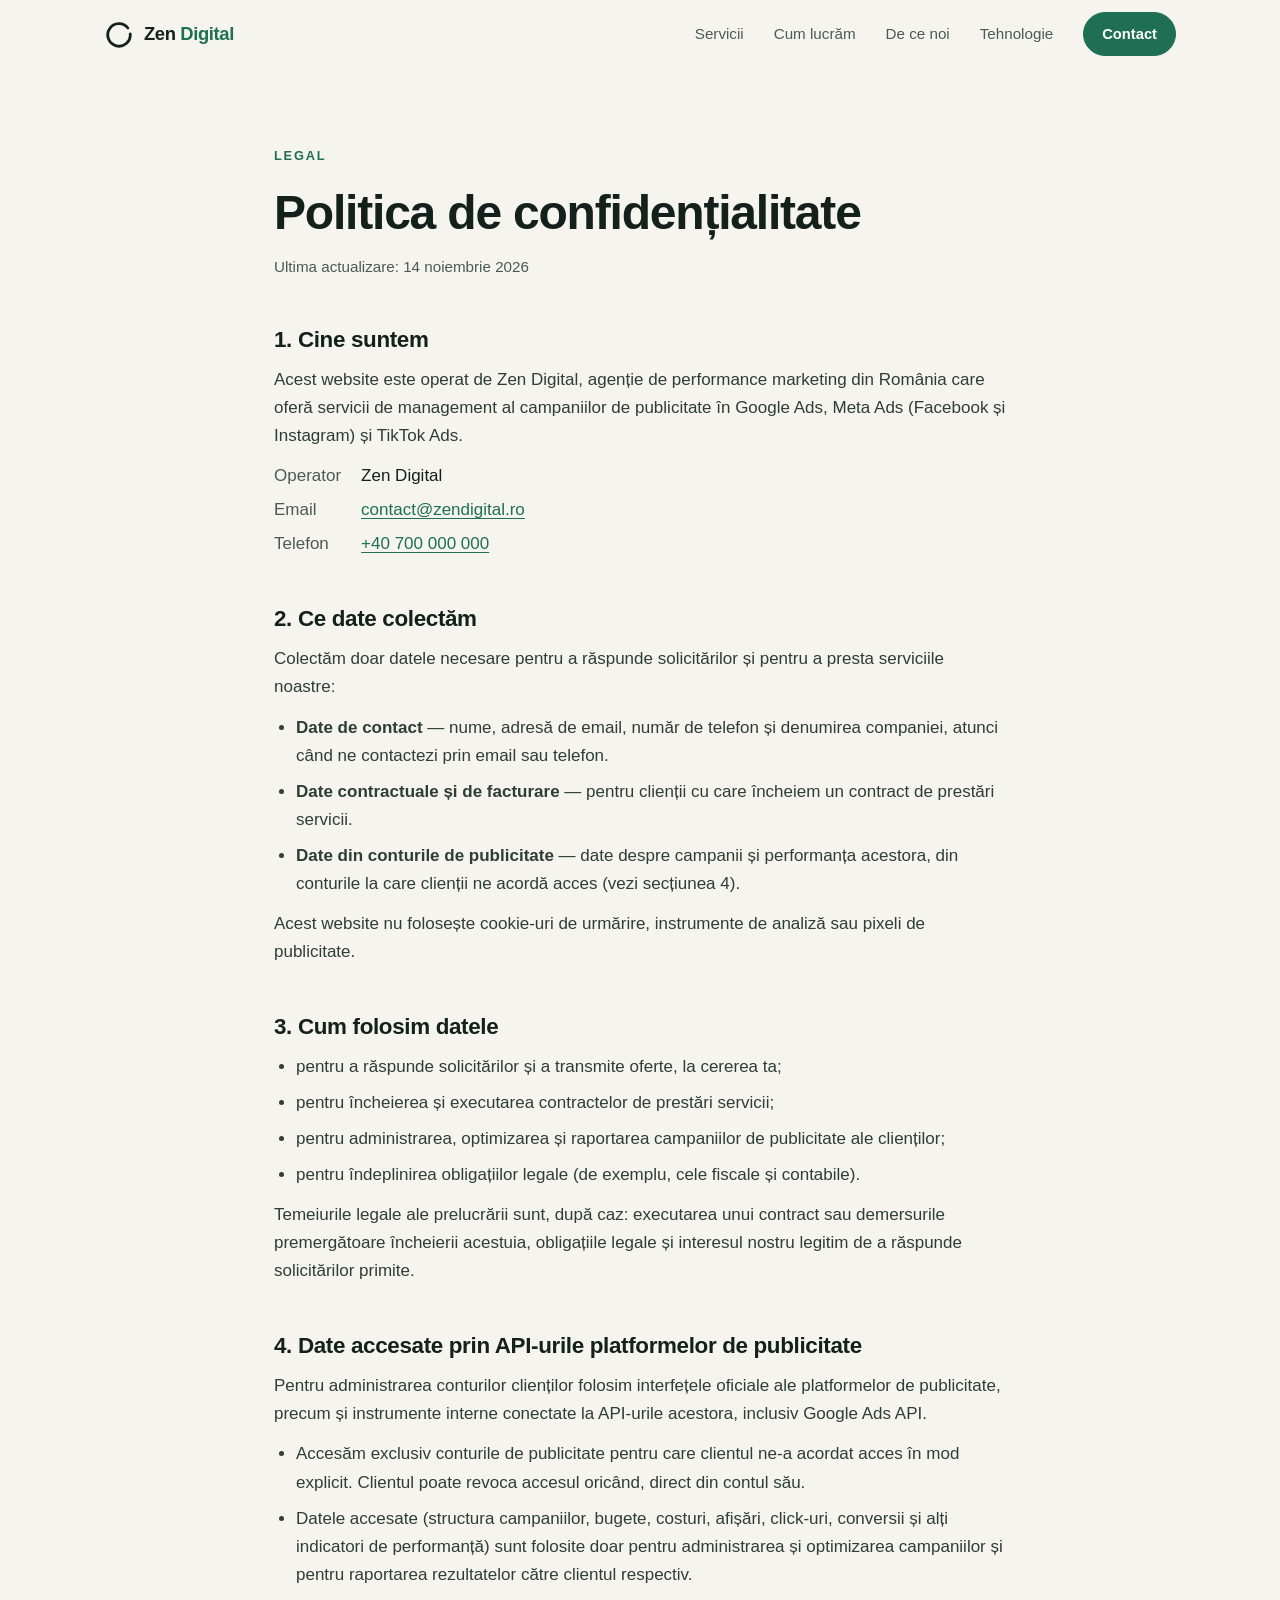
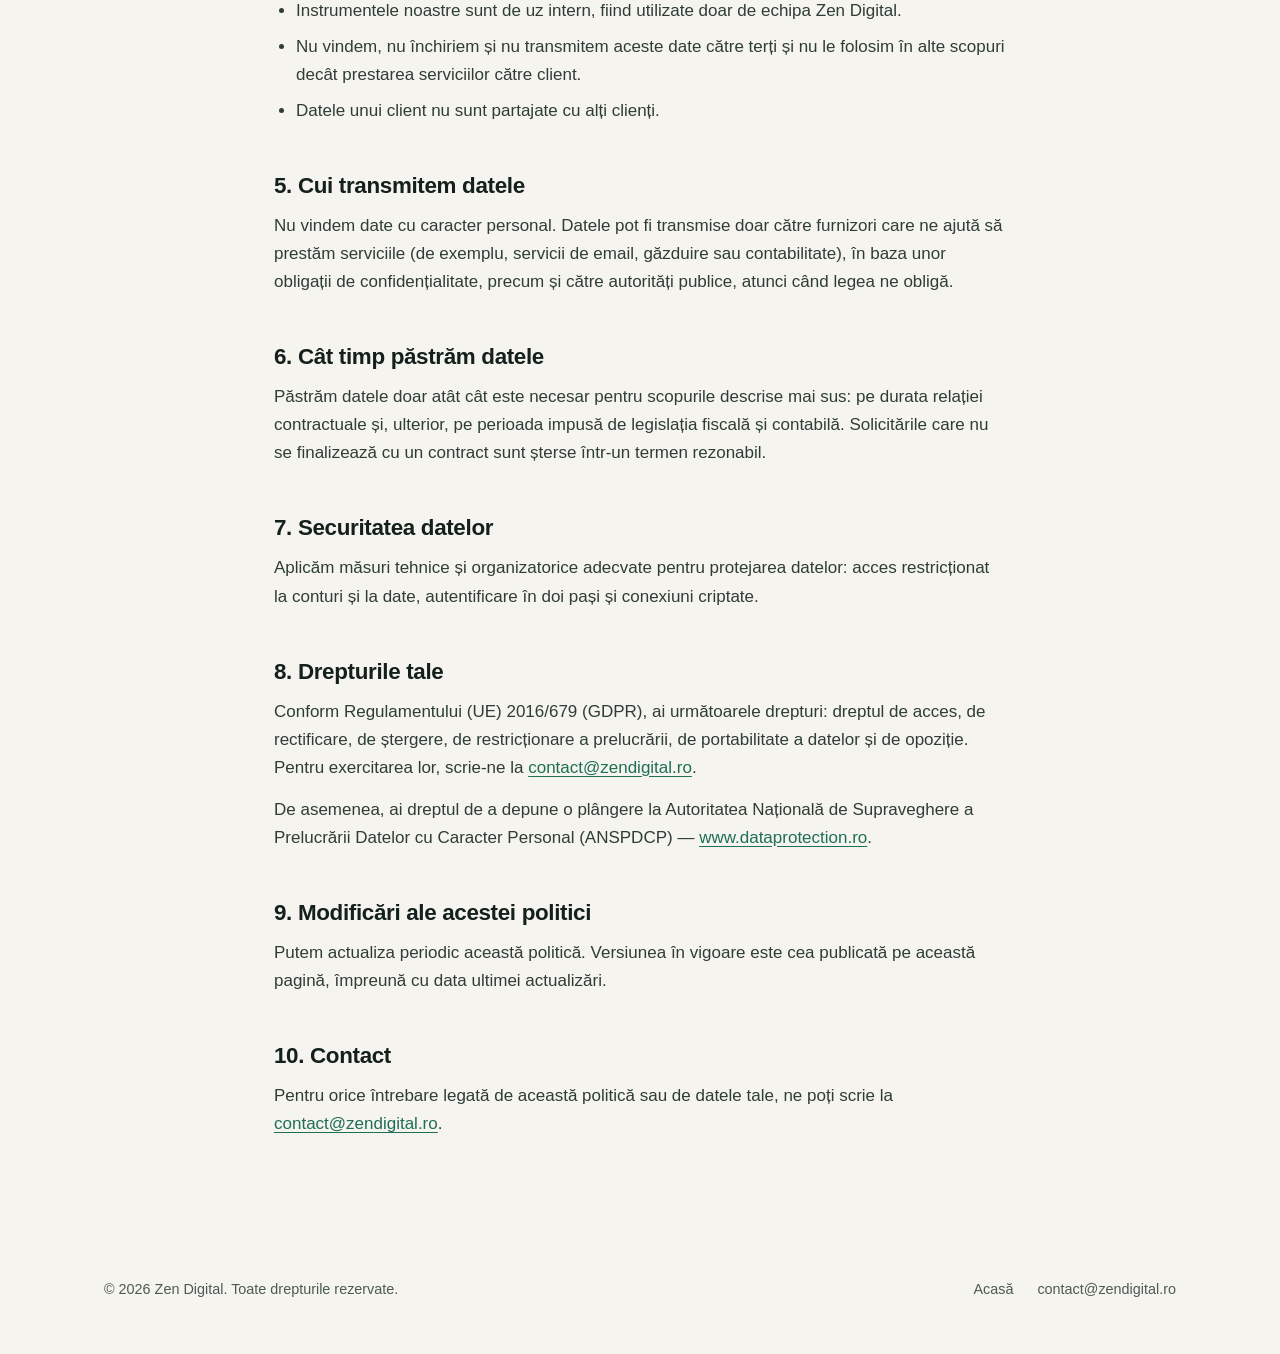
==== politica-de-confidentialitate.html @ 2e322310 "Add Zen Digital agency website Static one-page site in Romanian presenting the performance marketing" ====
<!DOCTYPE html>
<html lang="ro">
<head>
  <meta charset="utf-8">
  <meta name="viewport" content="width=device-width, initial-scale=1">
  <title>Politica de confidențialitate — Zen Digital</title>
  <meta name="description" content="Cum colectează, folosește și protejează Zen Digital datele cu caracter personal și datele din conturile de publicitate ale clienților.">
  <meta name="theme-color" content="#f6f4ef">
  <link rel="icon" href="favicon.svg" type="image/svg+xml">
  <link rel="stylesheet" href="styles.css">
</head>
<body>
  <a class="skip" href="#continut">Sari la conținut</a>

  <header class="header">
    <div class="wrap">
      <a class="logo" href="index.html" aria-label="Zen Digital — acasă">
        <svg viewBox="0 0 32 32" aria-hidden="true"><path d="M25.5 9.6A12 12 0 1 0 28 16" fill="none" stroke="currentColor" stroke-width="3" stroke-linecap="round"/></svg>
        <span>Zen <span>Digital</span></span>
      </a>
      <button class="menu-btn" aria-label="Meniu" aria-expanded="false" aria-controls="nav">
        <svg viewBox="0 0 24 24" fill="none" stroke="currentColor" stroke-width="2" stroke-linecap="round" aria-hidden="true"><path d="M4 7h16M4 12h16M4 17h16"/></svg>
      </button>
      <nav class="nav" id="nav" aria-label="Navigare principală">
        <a href="index.html#servicii">Servicii</a>
        <a href="index.html#proces">Cum lucrăm</a>
        <a href="index.html#principii">De ce noi</a>
        <a href="index.html#tehnologie">Tehnologie</a>
        <a class="btn small" href="index.html#contact">Contact</a>
      </nav>
    </div>
  </header>

  <main id="continut" class="legal">
    <div class="wrap">
      <span class="eyebrow">Legal</span>
      <h1>Politica de confidențialitate</h1>
      <p class="updated">Ultima actualizare: 14 noiembrie 2026</p>

      <h2>1. Cine suntem</h2>
      <p>Acest website este operat de Zen Digital, agenție de performance marketing din România care oferă servicii de management al campaniilor de publicitate în Google Ads, Meta Ads (Facebook și Instagram) și TikTok Ads.</p>
      <dl>
        <dt>Operator</dt><dd>Zen Digital</dd>
        <dt>Email</dt><dd><a href="mailto:contact@zendigital.ro">contact@zendigital.ro</a></dd>
        <dt>Telefon</dt><dd><a href="tel:+40700000000">+40 700 000 000</a></dd>
      </dl>

      <h2>2. Ce date colectăm</h2>
      <p>Colectăm doar datele necesare pentru a răspunde solicitărilor și pentru a presta serviciile noastre:</p>
      <ul>
        <li><strong>Date de contact</strong> — nume, adresă de email, număr de telefon și denumirea companiei, atunci când ne contactezi prin email sau telefon.</li>
        <li><strong>Date contractuale și de facturare</strong> — pentru clienții cu care încheiem un contract de prestări servicii.</li>
        <li><strong>Date din conturile de publicitate</strong> — date despre campanii și performanța acestora, din conturile la care clienții ne acordă acces (vezi secțiunea 4).</li>
      </ul>
      <p>Acest website nu folosește cookie-uri de urmărire, instrumente de analiză sau pixeli de publicitate.</p>

      <h2>3. Cum folosim datele</h2>
      <ul>
        <li>pentru a răspunde solicitărilor și a transmite oferte, la cererea ta;</li>
        <li>pentru încheierea și executarea contractelor de prestări servicii;</li>
        <li>pentru administrarea, optimizarea și raportarea campaniilor de publicitate ale clienților;</li>
        <li>pentru îndeplinirea obligațiilor legale (de exemplu, cele fiscale și contabile).</li>
      </ul>
      <p>Temeiurile legale ale prelucrării sunt, după caz: executarea unui contract sau demersurile premergătoare încheierii acestuia, obligațiile legale și interesul nostru legitim de a răspunde solicitărilor primite.</p>

      <h2>4. Date accesate prin API-urile platformelor de publicitate</h2>
      <p>Pentru administrarea conturilor clienților folosim interfețele oficiale ale platformelor de publicitate, precum și instrumente interne conectate la API-urile acestora, inclusiv Google Ads API.</p>
      <ul>
        <li>Accesăm exclusiv conturile de publicitate pentru care clientul ne-a acordat acces în mod explicit. Clientul poate revoca accesul oricând, direct din contul său.</li>
        <li>Datele accesate (structura campaniilor, bugete, costuri, afișări, click-uri, conversii și alți indicatori de performanță) sunt folosite doar pentru administrarea și optimizarea campaniilor și pentru raportarea rezultatelor către clientul respectiv.</li>
        <li>Instrumentele noastre sunt de uz intern, fiind utilizate doar de echipa Zen Digital.</li>
        <li>Nu vindem, nu închiriem și nu transmitem aceste date către terți și nu le folosim în alte scopuri decât prestarea serviciilor către client.</li>
        <li>Datele unui client nu sunt partajate cu alți clienți.</li>
      </ul>

      <h2>5. Cui transmitem datele</h2>
      <p>Nu vindem date cu caracter personal. Datele pot fi transmise doar către furnizori care ne ajută să prestăm serviciile (de exemplu, servicii de email, găzduire sau contabilitate), în baza unor obligații de confidențialitate, precum și către autorități publice, atunci când legea ne obligă.</p>

      <h2>6. Cât timp păstrăm datele</h2>
      <p>Păstrăm datele doar atât cât este necesar pentru scopurile descrise mai sus: pe durata relației contractuale și, ulterior, pe perioada impusă de legislația fiscală și contabilă. Solicitările care nu se finalizează cu un contract sunt șterse într-un termen rezonabil.</p>

      <h2>7. Securitatea datelor</h2>
      <p>Aplicăm măsuri tehnice și organizatorice adecvate pentru protejarea datelor: acces restricționat la conturi și la date, autentificare în doi pași și conexiuni criptate.</p>

      <h2>8. Drepturile tale</h2>
      <p>Conform Regulamentului (UE) 2016/679 (GDPR), ai următoarele drepturi: dreptul de acces, de rectificare, de ștergere, de restricționare a prelucrării, de portabilitate a datelor și de opoziție. Pentru exercitarea lor, scrie-ne la <a href="mailto:contact@zendigital.ro">contact@zendigital.ro</a>.</p>
      <p>De asemenea, ai dreptul de a depune o plângere la Autoritatea Națională de Supraveghere a Prelucrării Datelor cu Caracter Personal (ANSPDCP) — <a href="https://www.dataprotection.ro" rel="noopener">www.dataprotection.ro</a>.</p>

      <h2>9. Modificări ale acestei politici</h2>
      <p>Putem actualiza periodic această politică. Versiunea în vigoare este cea publicată pe această pagină, împreună cu data ultimei actualizări.</p>

      <h2>10. Contact</h2>
      <p>Pentru orice întrebare legată de această politică sau de datele tale, ne poți scrie la <a href="mailto:contact@zendigital.ro">contact@zendigital.ro</a>.</p>
    </div>
  </main>

  <footer class="footer">
    <div class="wrap">
      <span>© <span id="year">2026</span> Zen Digital. Toate drepturile rezervate.</span>
      <nav aria-label="Legal">
        <a href="index.html">Acasă</a>
        <a href="mailto:contact@zendigital.ro">contact@zendigital.ro</a>
      </nav>
    </div>
  </footer>

  <script src="script.js"></script>
</body>
</html>
---- styles.css ----
:root {
  --paper: #f6f4ef;
  --paper-2: #edeae2;
  --ink: #14201b;
  --ink-soft: #4c5a54;
  --line: #d9d5ca;
  --accent: #1f6f54;
  --accent-dark: #17543f;
  --accent-soft: #dcebe3;
  --white: #ffffff;
  --radius: 18px;
  --wrap: 1120px;
  --font: -apple-system, BlinkMacSystemFont, "Segoe UI", Roboto, "Helvetica Neue", Arial, sans-serif;
}

*, *::before, *::after { box-sizing: border-box; }

html { scroll-behavior: smooth; scroll-padding-top: 84px; }

body {
  margin: 0;
  font-family: var(--font);
  font-size: 17px;
  line-height: 1.65;
  color: var(--ink);
  background: var(--paper);
  -webkit-font-smoothing: antialiased;
}

img, svg { max-width: 100%; display: block; }
a { color: inherit; }

h1, h2, h3 { line-height: 1.12; letter-spacing: -0.025em; margin: 0; font-weight: 700; }
h1 { font-size: clamp(2.4rem, 6vw, 4.4rem); }
h2 { font-size: clamp(1.8rem, 3.6vw, 2.7rem); }
h3 { font-size: 1.25rem; letter-spacing: -0.01em; }
p { margin: 0; }

.wrap { width: 100%; max-width: var(--wrap); margin: 0 auto; padding: 0 24px; }

.skip {
  position: absolute; left: -9999px; top: 0;
  background: var(--ink); color: var(--white); padding: 10px 16px; z-index: 100;
}
.skip:focus { left: 12px; top: 12px; }

:focus-visible { outline: 2px solid var(--accent); outline-offset: 3px; border-radius: 4px; }

/* Header */
.header {
  position: sticky; top: 0; z-index: 50;
  background: rgba(246, 244, 239, 0.86);
  backdrop-filter: blur(12px);
  -webkit-backdrop-filter: blur(12px);
  border-bottom: 1px solid transparent;
  transition: border-color .2s;
}
.header.scrolled { border-bottom-color: var(--line); }
.header .wrap { display: flex; align-items: center; justify-content: space-between; height: 68px; }

.logo { display: inline-flex; align-items: center; gap: 10px; text-decoration: none; font-weight: 700; font-size: 1.15rem; letter-spacing: -0.02em; }
.logo svg { width: 30px; height: 30px; }
.logo span span { color: var(--accent); }

.nav { display: flex; align-items: center; gap: 30px; }
.nav a { text-decoration: none; font-size: .95rem; color: var(--ink-soft); transition: color .15s; }
.nav a:hover { color: var(--ink); }
.nav a.btn { color: var(--white); }

.menu-btn {
  display: none; background: none; border: 0; padding: 10px; margin-right: -10px; cursor: pointer; color: var(--ink);
}
.menu-btn svg { width: 24px; height: 24px; }

/* Buttons */
.btn {
  display: inline-flex; align-items: center; justify-content: center; gap: 8px;
  padding: 13px 24px; border-radius: 999px;
  background: var(--accent); color: var(--white);
  font-weight: 600; font-size: 1rem; text-decoration: none;
  border: 1px solid var(--accent);
  transition: background .15s, transform .15s, border-color .15s;
}
.btn:hover { background: var(--accent-dark); border-color: var(--accent-dark); transform: translateY(-1px); }
.btn.small { padding: 9px 18px; font-size: .92rem; }
.btn.ghost { background: transparent; color: var(--ink); border-color: var(--line); }
.btn.ghost:hover { background: var(--white); border-color: var(--ink); }
.btn.light { background: var(--paper); color: var(--ink); border-color: var(--paper); }
.btn.light:hover { background: var(--white); border-color: var(--white); }

/* Hero */
.hero { position: relative; overflow: hidden; padding: 96px 0 104px; }
.hero .wrap { position: relative; z-index: 1; }
.hero h1 { max-width: 15ch; }
.hero h1 em { font-style: normal; color: var(--accent); }
.hero .lead { margin-top: 26px; max-width: 56ch; font-size: 1.2rem; color: var(--ink-soft); }
.hero .actions { margin-top: 38px; display: flex; flex-wrap: wrap; gap: 14px; }
.enso {
  position: absolute; right: -120px; top: 50%; transform: translateY(-50%);
  width: 620px; height: 620px; color: var(--accent); opacity: .16; pointer-events: none;
}

.eyebrow {
  display: inline-block; margin-bottom: 20px;
  font-size: .8rem; font-weight: 600; letter-spacing: .14em; text-transform: uppercase; color: var(--accent);
}

.platforms { margin-top: 64px; display: flex; flex-wrap: wrap; gap: 10px; }
.platforms span {
  padding: 8px 16px; border: 1px solid var(--line); border-radius: 999px;
  font-size: .9rem; color: var(--ink-soft); background: rgba(255,255,255,.55);
}

/* Sections */
.section { padding: 96px 0; }
.section.alt { background: var(--paper-2); }
.section-head { max-width: 62ch; margin-bottom: 52px; }
.section-head p { margin-top: 18px; color: var(--ink-soft); font-size: 1.1rem; }

/* Cards */
.grid-3 { display: grid; grid-template-columns: repeat(3, 1fr); gap: 22px; }
.card {
  background: var(--white); border: 1px solid var(--line); border-radius: var(--radius);
  padding: 32px; display: flex; flex-direction: column;
  transition: transform .2s, box-shadow .2s;
}
.card:hover { transform: translateY(-3px); box-shadow: 0 18px 40px -24px rgba(20, 32, 27, .35); }
.card .icon {
  width: 48px; height: 48px; border-radius: 14px; background: var(--accent-soft); color: var(--accent);
  display: grid; place-items: center; margin-bottom: 24px;
}
.card .icon svg { width: 24px; height: 24px; }
.card p { margin-top: 12px; color: var(--ink-soft); font-size: .98rem; }
.card ul { list-style: none; padding: 0; margin: 22px 0 0; border-top: 1px solid var(--line); padding-top: 20px; }
.card li { position: relative; padding-left: 24px; font-size: .95rem; margin-bottom: 8px; }
.card li::before {
  content: ""; position: absolute; left: 2px; top: .62em; width: 8px; height: 8px;
  border-radius: 50%; background: var(--accent);
}

/* Process */
.steps { display: grid; grid-template-columns: repeat(4, 1fr); gap: 28px; counter-reset: step; }
.step { counter-increment: step; border-top: 2px solid var(--ink); padding-top: 22px; }
.step::before {
  content: "0" counter(step); display: block; margin-bottom: 14px;
  font-size: .85rem; font-weight: 600; letter-spacing: .1em; color: var(--accent);
}
.step p { margin-top: 10px; color: var(--ink-soft); font-size: .97rem; }

/* Principles */
.split { display: grid; grid-template-columns: 1fr 1.15fr; gap: 64px; align-items: start; }
.split .section-head { margin-bottom: 0; position: sticky; top: 110px; }
.principles { display: grid; gap: 0; }
.principle { padding: 26px 0; border-bottom: 1px solid var(--line); }
.principle:first-child { padding-top: 0; }
.principle p { margin-top: 8px; color: var(--ink-soft); }

/* Tech */
.tech {
  background: var(--white); border: 1px solid var(--line); border-radius: var(--radius);
  padding: 44px; display: grid; grid-template-columns: 1.2fr 1fr; gap: 48px; align-items: center;
}
.tech p { margin-top: 16px; color: var(--ink-soft); }
.tech ul { list-style: none; margin: 0; padding: 0; display: grid; gap: 12px; }
.tech li {
  padding: 14px 18px; background: var(--paper); border-radius: 12px; font-size: .96rem;
  display: flex; gap: 12px; align-items: flex-start;
}
.tech li svg { flex: none; width: 20px; height: 20px; color: var(--accent); margin-top: 3px; }

/* Contact */
.cta { background: var(--ink); color: var(--paper); border-radius: 28px; padding: 72px 56px; position: relative; overflow: hidden; }
.cta h2 { max-width: 18ch; }
.cta > p { margin-top: 18px; max-width: 52ch; color: #b9c4be; font-size: 1.1rem; }
.cta .actions { margin-top: 34px; display: flex; flex-wrap: wrap; gap: 14px; }
.cta .enso { right: -140px; width: 480px; height: 480px; color: var(--paper); opacity: .08; }
.cta .btn.ghost { color: var(--paper); border-color: #3c4a44; }
.cta .btn.ghost:hover { background: transparent; border-color: var(--paper); }
.contact-list { margin-top: 44px; display: flex; flex-wrap: wrap; gap: 14px 48px; font-size: .97rem; color: #b9c4be; position: relative; }
.contact-list strong { display: block; color: var(--paper); font-weight: 600; margin-bottom: 2px; }
.contact-list a { text-decoration-color: #5a6962; text-underline-offset: 3px; }

/* Footer */
.footer { padding: 44px 0 52px; font-size: .9rem; color: var(--ink-soft); }
.footer .wrap { display: flex; flex-wrap: wrap; gap: 16px 32px; justify-content: space-between; align-items: center; }
.footer nav { display: flex; flex-wrap: wrap; gap: 8px 24px; }
.footer a { text-decoration: none; }
.footer a:hover { color: var(--ink); text-decoration: underline; }

/* Legal page */
.legal { padding: 72px 0 96px; }
.legal .wrap { max-width: 780px; }
.legal h1 { font-size: clamp(2rem, 4.5vw, 3rem); }
.legal .updated { margin-top: 14px; color: var(--ink-soft); font-size: .95rem; }
.legal h2 { font-size: 1.4rem; margin: 48px 0 14px; letter-spacing: -0.015em; }
.legal p, .legal li { color: #2f3d37; }
.legal p + p { margin-top: 14px; }
.legal ul { padding-left: 22px; margin: 12px 0; }
.legal li { margin-bottom: 8px; }
.legal a { color: var(--accent); text-underline-offset: 3px; }
.legal dl { margin: 12px 0; display: grid; grid-template-columns: max-content 1fr; gap: 6px 20px; }
.legal dt { color: var(--ink-soft); }
.legal dd { margin: 0; }

/* Reveal */
.reveal { opacity: 0; transform: translateY(16px); transition: opacity .6s ease, transform .6s ease; }
.reveal.in { opacity: 1; transform: none; }

@media (prefers-reduced-motion: reduce) {
  html { scroll-behavior: auto; }
  .reveal { opacity: 1; transform: none; transition: none; }
  .btn, .card { transition: none; }
}

@media (max-width: 960px) {
  .grid-3 { grid-template-columns: 1fr; }
  .steps { grid-template-columns: repeat(2, 1fr); }
  .split { grid-template-columns: 1fr; gap: 40px; }
  .split .section-head { position: static; }
  .tech { grid-template-columns: 1fr; gap: 32px; padding: 32px; }
  .enso { width: 460px; height: 460px; right: -200px; }
}

@media (max-width: 720px) {
  body { font-size: 16px; }
  .wrap { padding: 0 20px; }
  .menu-btn { display: block; }
  .nav {
    display: none; position: absolute; top: 68px; left: 0; right: 0;
    flex-direction: column; align-items: stretch; gap: 0;
    background: var(--paper); border-bottom: 1px solid var(--line); padding: 8px 20px 20px;
  }
  .nav.open { display: flex; }
  .nav a { padding: 14px 0; font-size: 1.05rem; border-bottom: 1px solid var(--line); }
  .nav a.btn { margin-top: 16px; border-bottom: 0; padding: 13px 24px; }
  .hero { padding: 56px 0 72px; }
  .hero .lead { font-size: 1.08rem; }
  .platforms { margin-top: 44px; }
  .section { padding: 68px 0; }
  .section-head { margin-bottom: 36px; }
  .steps { grid-template-columns: 1fr; }
  .card { padding: 26px; }
  .cta { padding: 48px 26px; border-radius: 22px; }
  .legal dl { grid-template-columns: 1fr; gap: 2px; }
  .legal dd { margin-bottom: 10px; }
}
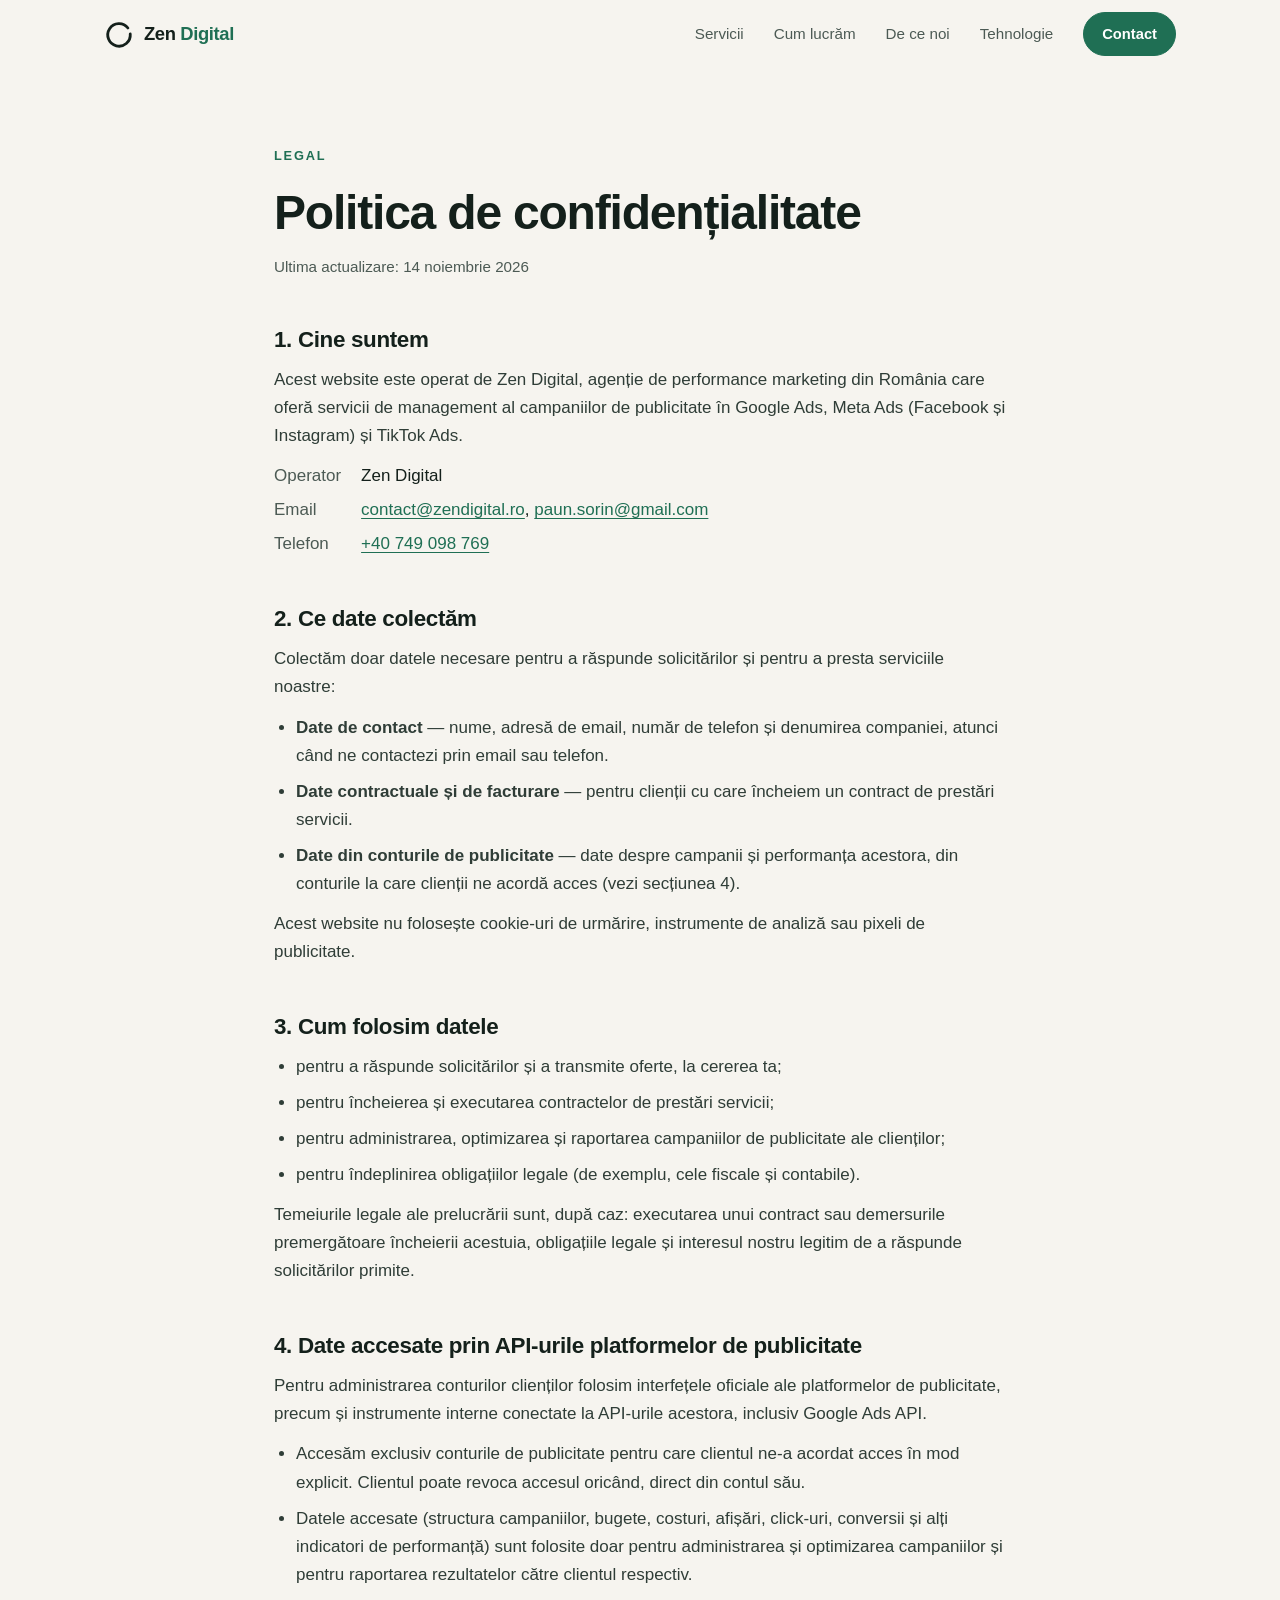
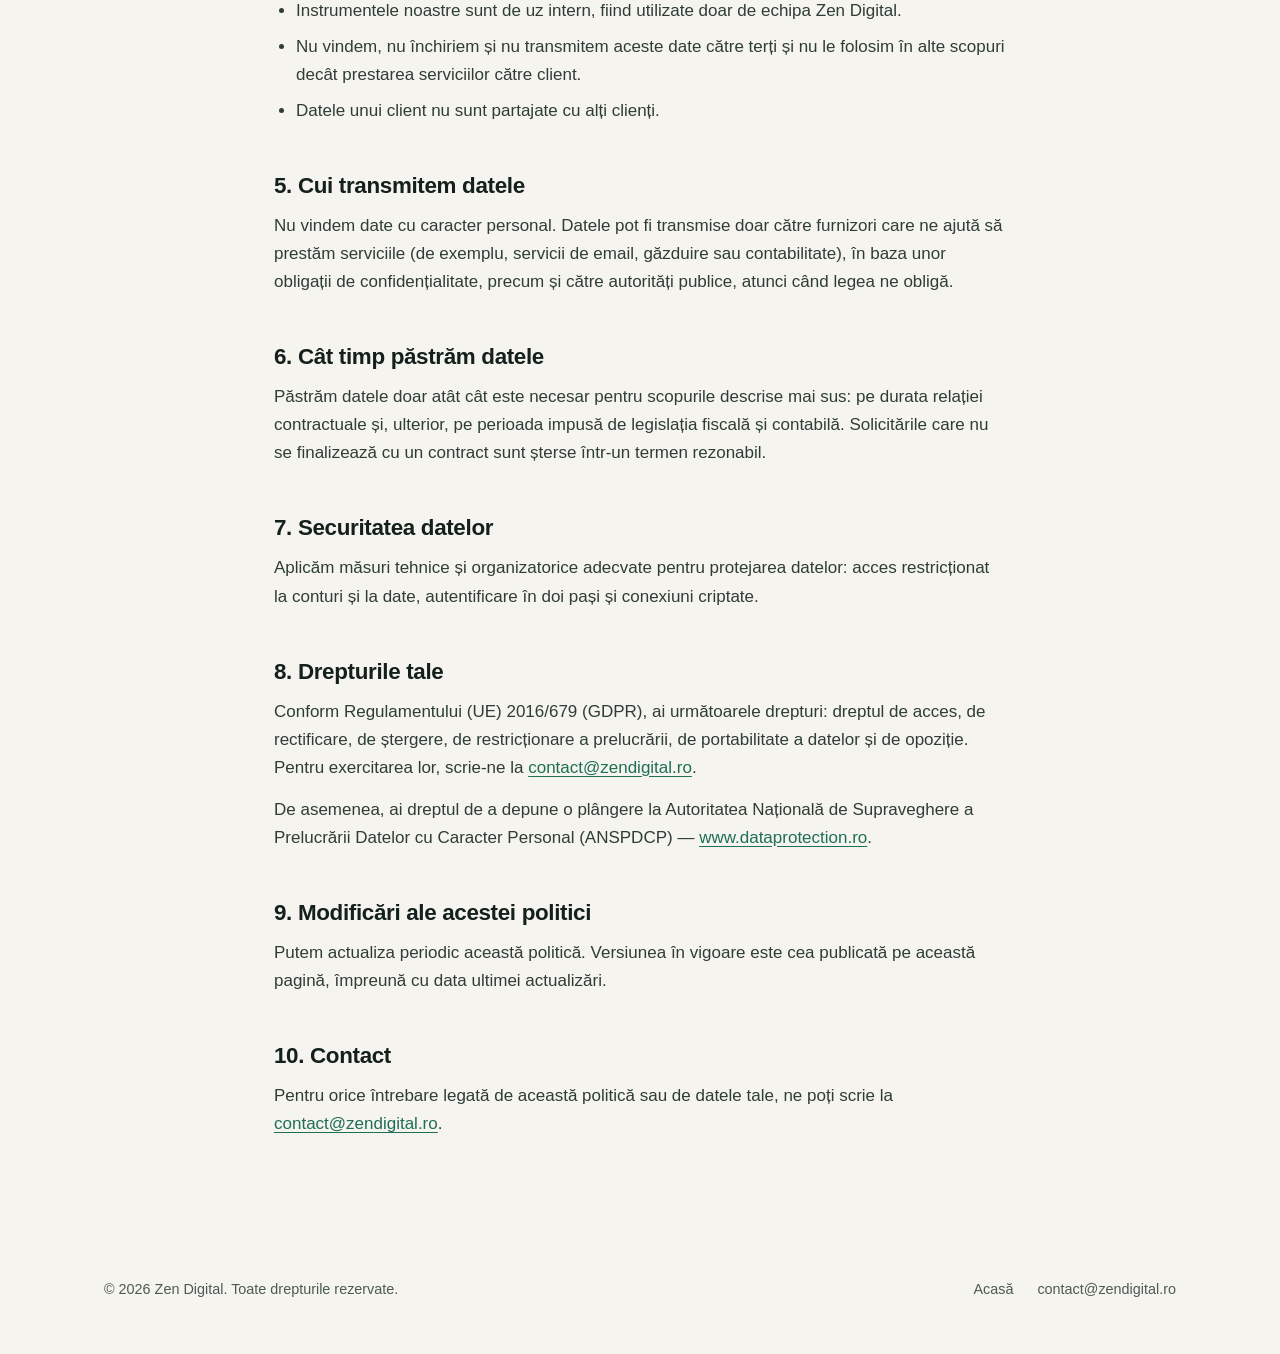
==== commit d7f813a6: "Update contact details Co-Authored-By: Claude Fable 5.2 <noreply@anthropic.com> Claude-Session: http" ====
--- a/politica-de-confidentialitate.html
+++ b/politica-de-confidentialitate.html
@@ -41,8 +41,8 @@
       <p>Acest website este operat de Zen Digital, agenție de performance marketing din România care oferă servicii de management al campaniilor de publicitate în Google Ads, Meta Ads (Facebook și Instagram) și TikTok Ads.</p>
       <dl>
         <dt>Operator</dt><dd>Zen Digital</dd>
-        <dt>Email</dt><dd><a href="mailto:contact@zendigital.ro">contact@zendigital.ro</a></dd>
-        <dt>Telefon</dt><dd><a href="tel:+40700000000">+40 700 000 000</a></dd>
+        <dt>Email</dt><dd><a href="mailto:contact@zendigital.ro">contact@zendigital.ro</a>, <a href="mailto:paun.sorin@gmail.com">paun.sorin@gmail.com</a></dd>
+        <dt>Telefon</dt><dd><a href="tel:+40749098769">+40 749 098 769</a></dd>
       </dl>
 
       <h2>2. Ce date colectăm</h2>
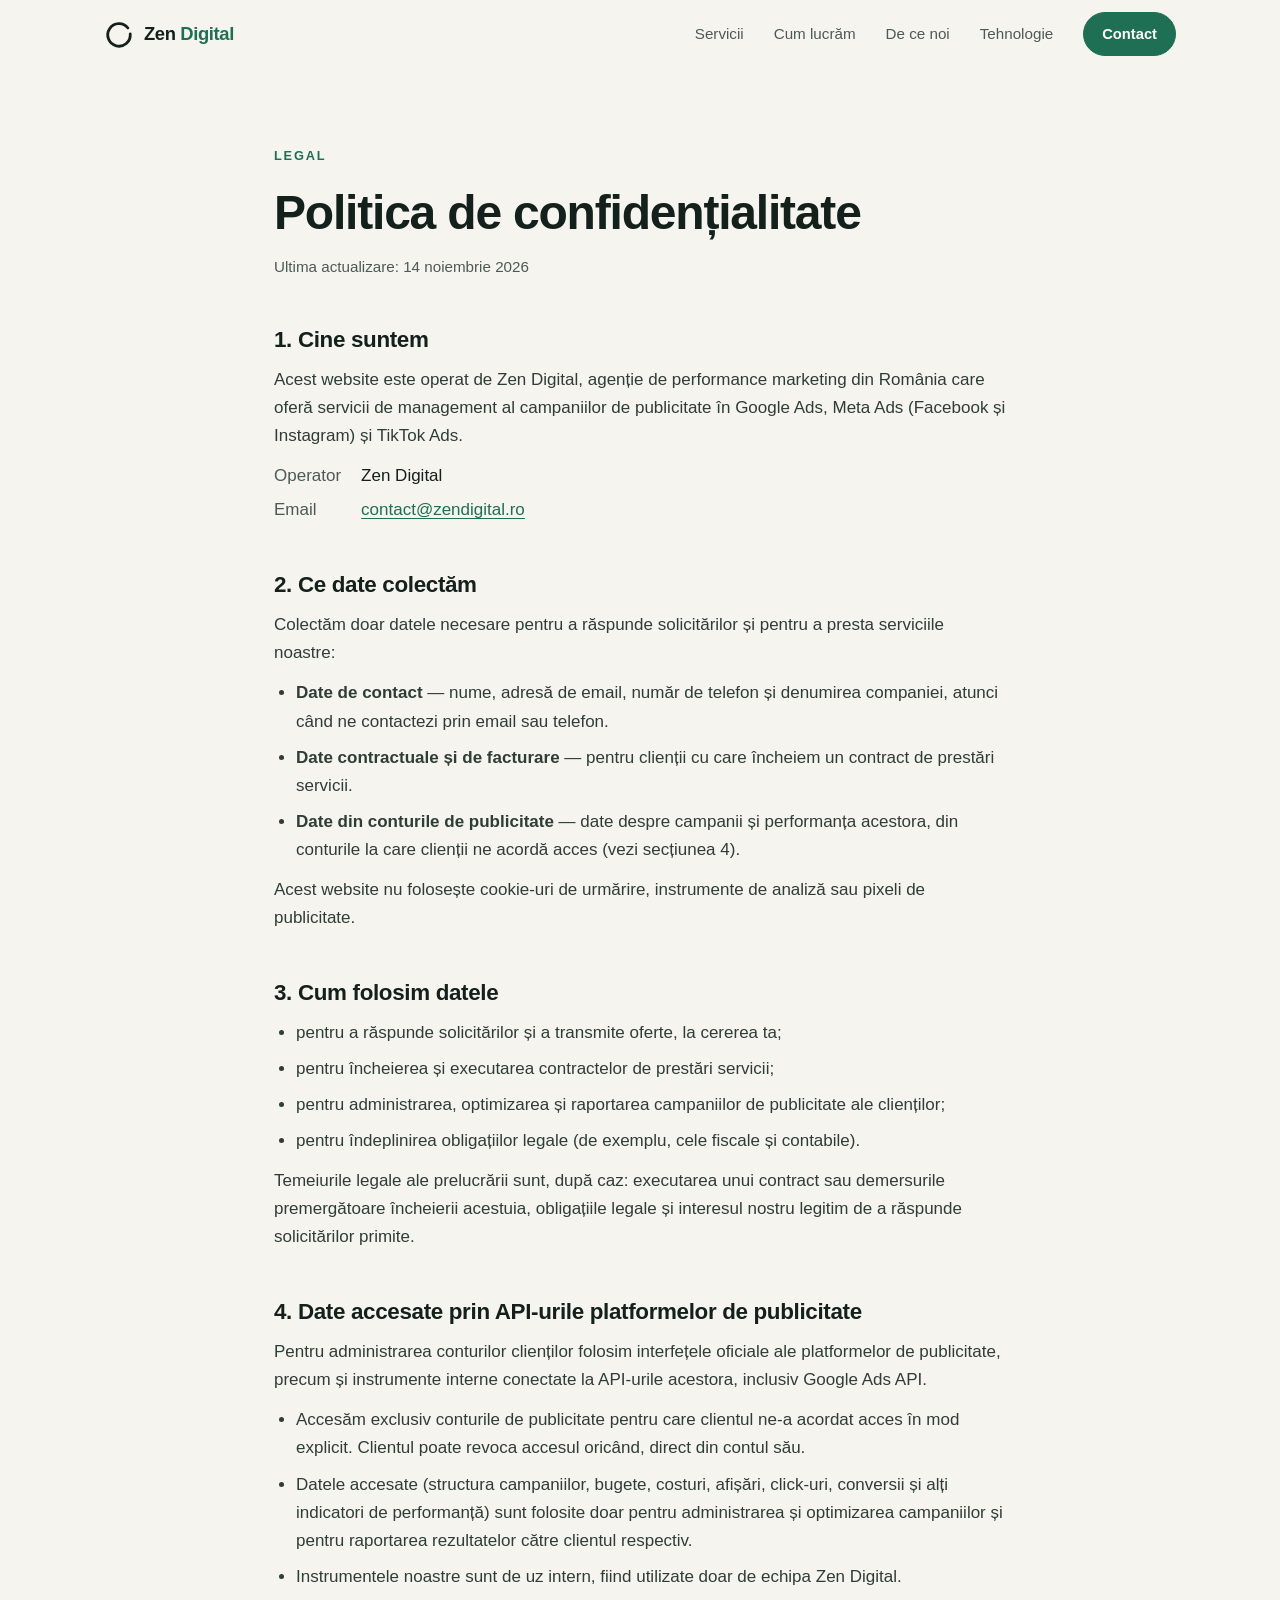
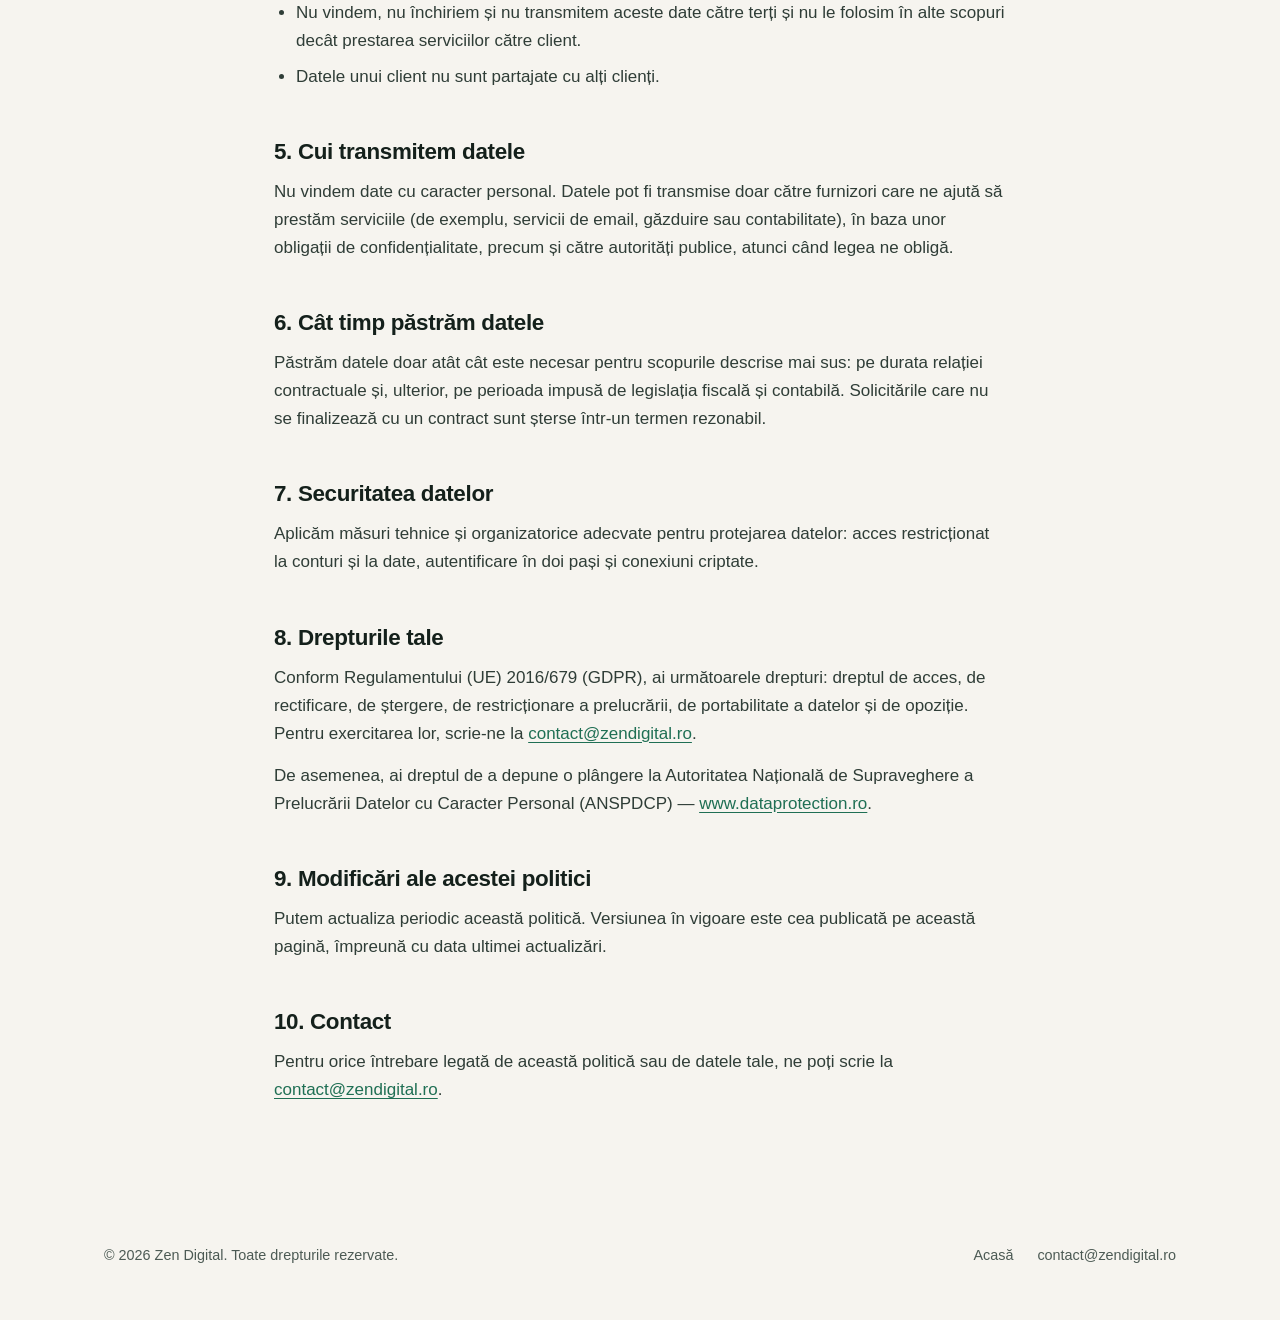
==== commit 4b0ec72e: "Remove phone number and Gmail address Co-Authored-By: Claude Fable 5.2 <noreply@anthropic.com> Claud" ====
--- a/politica-de-confidentialitate.html
+++ b/politica-de-confidentialitate.html
@@ -41,8 +41,7 @@
       <p>Acest website este operat de Zen Digital, agenție de performance marketing din România care oferă servicii de management al campaniilor de publicitate în Google Ads, Meta Ads (Facebook și Instagram) și TikTok Ads.</p>
       <dl>
         <dt>Operator</dt><dd>Zen Digital</dd>
-        <dt>Email</dt><dd><a href="mailto:contact@zendigital.ro">contact@zendigital.ro</a>, <a href="mailto:paun.sorin@gmail.com">paun.sorin@gmail.com</a></dd>
-        <dt>Telefon</dt><dd><a href="tel:+40749098769">+40 749 098 769</a></dd>
+        <dt>Email</dt><dd><a href="mailto:contact@zendigital.ro">contact@zendigital.ro</a></dd>
       </dl>
 
       <h2>2. Ce date colectăm</h2>
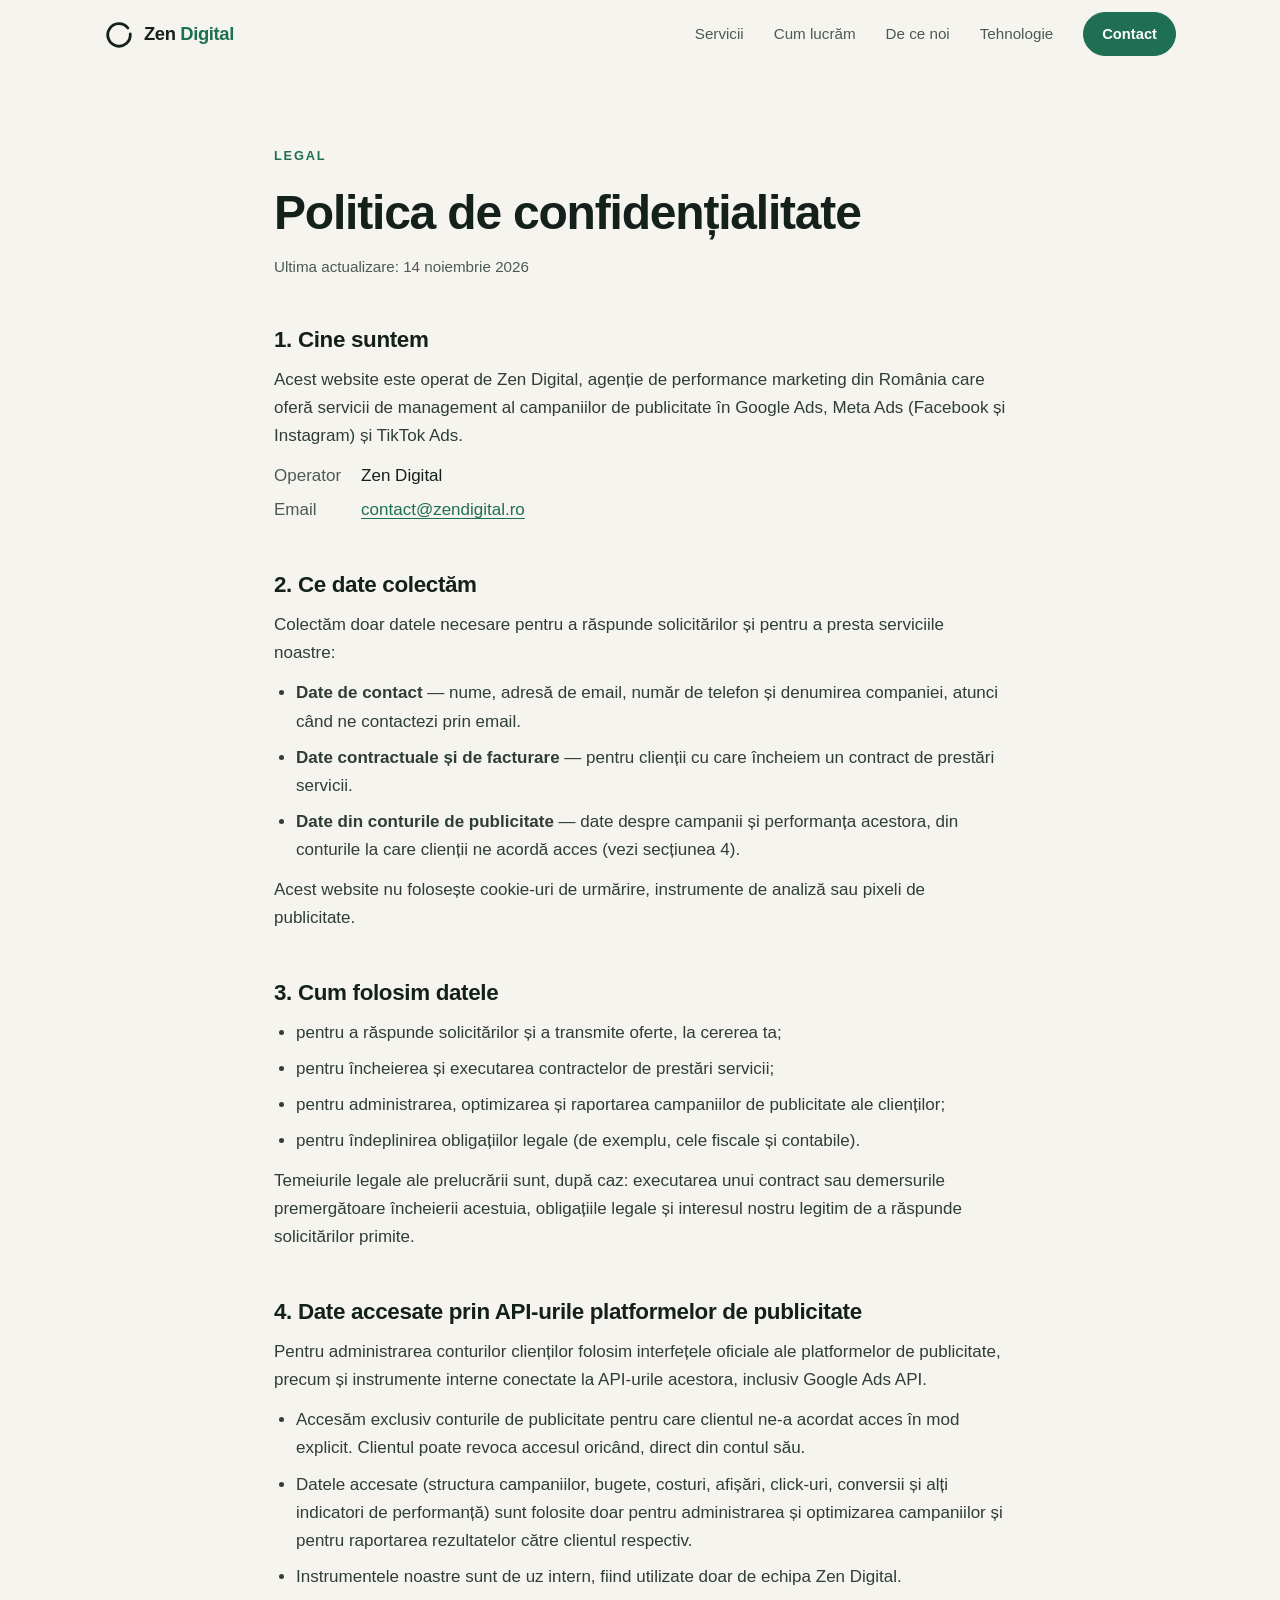
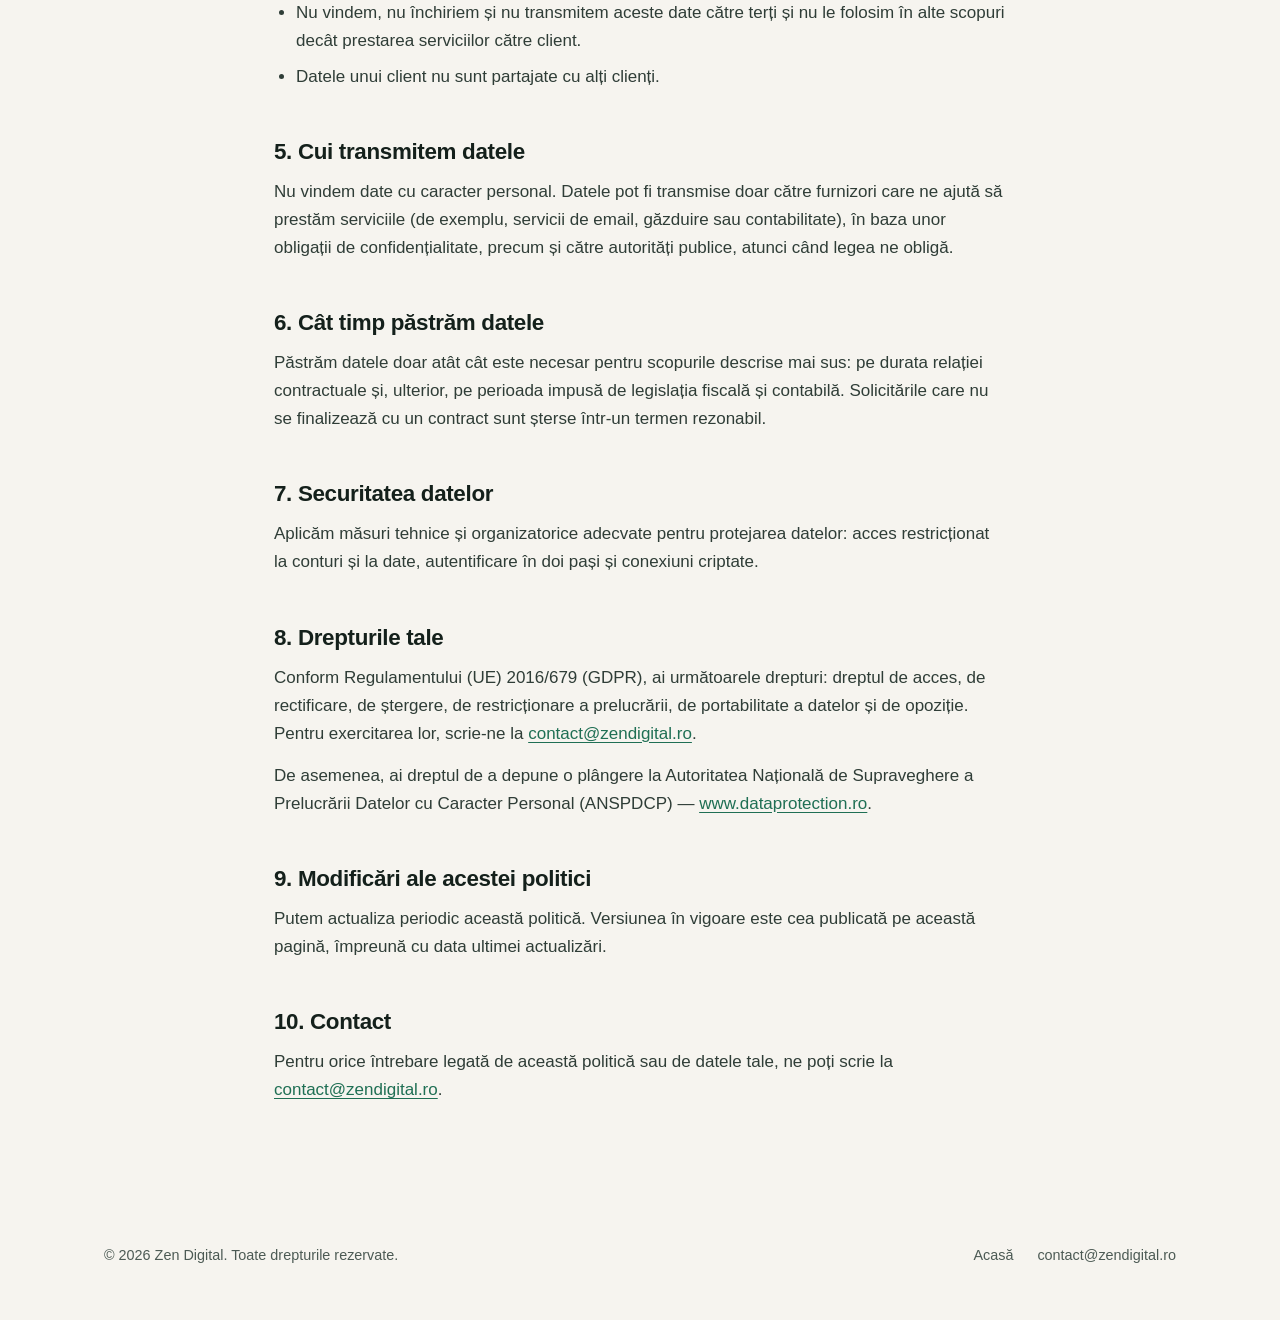
==== commit f269a7f3: "Drop phone mention from privacy policy contact wording Co-Authored-By: Claude Fable 5.2 <noreply@ant" ====
--- a/politica-de-confidentialitate.html
+++ b/politica-de-confidentialitate.html
@@ -47,7 +47,7 @@
       <h2>2. Ce date colectăm</h2>
       <p>Colectăm doar datele necesare pentru a răspunde solicitărilor și pentru a presta serviciile noastre:</p>
       <ul>
-        <li><strong>Date de contact</strong> — nume, adresă de email, număr de telefon și denumirea companiei, atunci când ne contactezi prin email sau telefon.</li>
+        <li><strong>Date de contact</strong> — nume, adresă de email, număr de telefon și denumirea companiei, atunci când ne contactezi prin email.</li>
         <li><strong>Date contractuale și de facturare</strong> — pentru clienții cu care încheiem un contract de prestări servicii.</li>
         <li><strong>Date din conturile de publicitate</strong> — date despre campanii și performanța acestora, din conturile la care clienții ne acordă acces (vezi secțiunea 4).</li>
       </ul>
